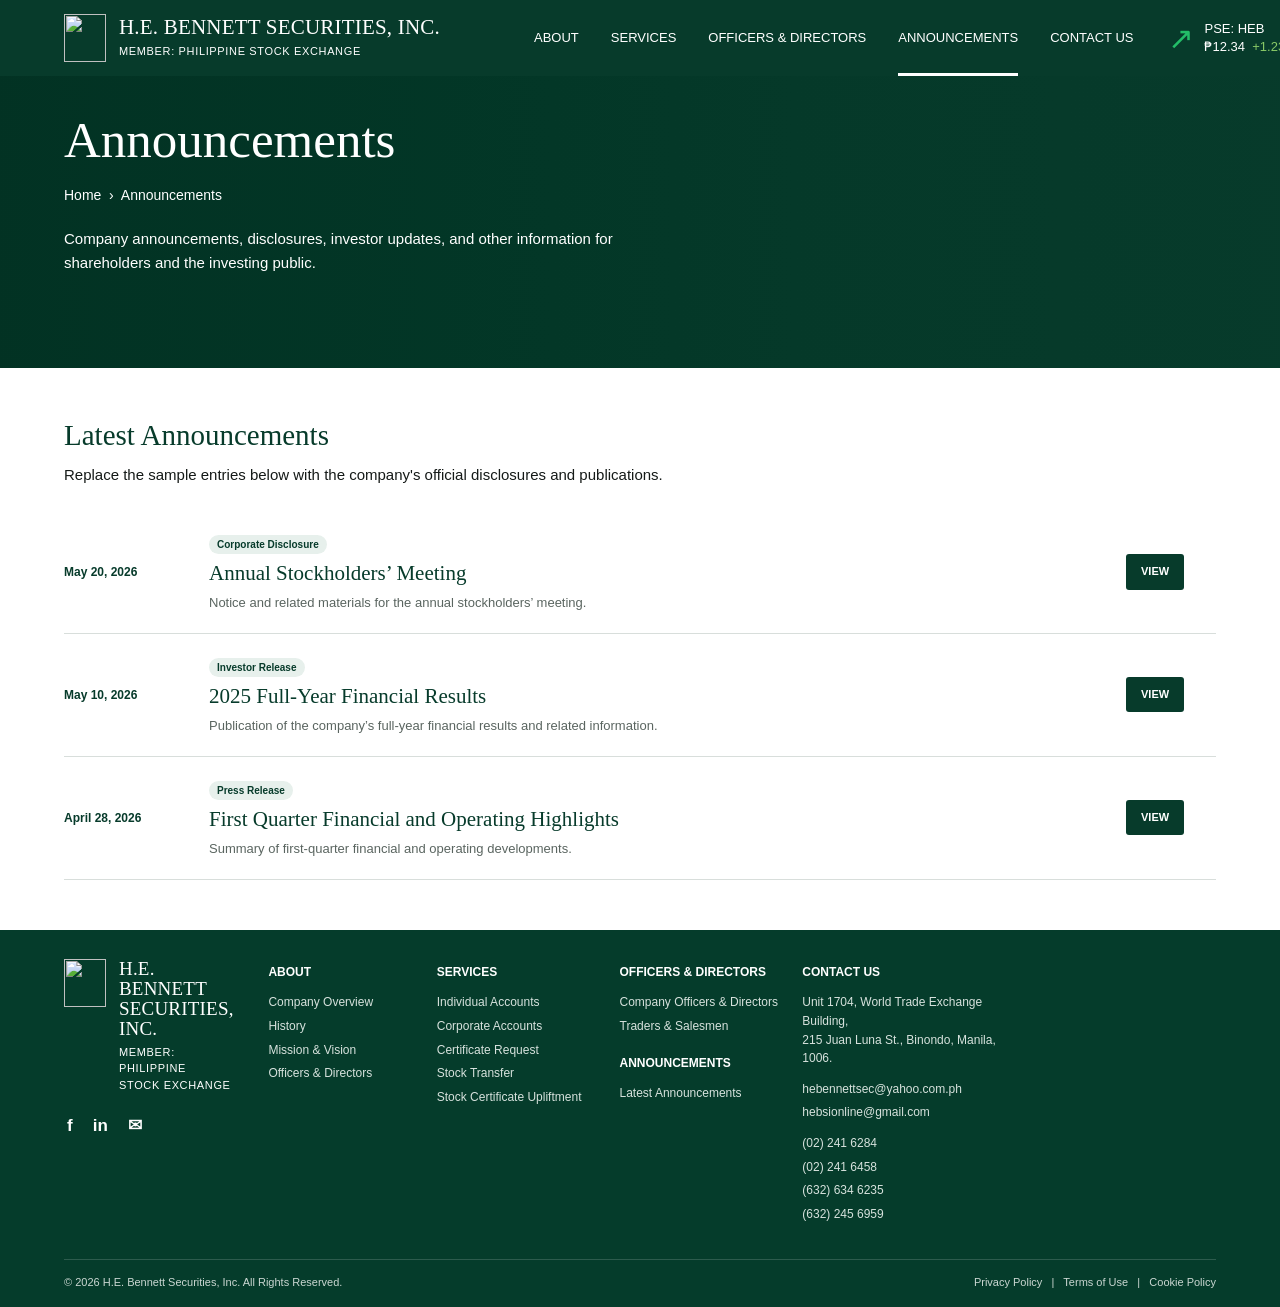
==== announcements.html @ 25a116c1 "Add files via upload" ====
<!DOCTYPE html>
<html lang="en">
<head>
<meta charset="UTF-8">
<meta name="viewport" content="width=device-width, initial-scale=1.0">
<title>Announcements | H.E. Bennett Securities, Inc.</title>
<link rel="stylesheet" href="style.css">
</head>
<body>

<header class="site-header">
  <div class="container navbar">
    <a class="brand" href="index.html">
      <div class="brand-mark"><img src="images/logo.svg" alt=""></div>
      <div><div class="brand-title">H.E. BENNETT SECURITIES, INC.</div><div class="brand-sub">MEMBER: PHILIPPINE STOCK EXCHANGE</div></div>
    </a>
    <button class="menu-button" aria-label="Open menu">MENU</button>
    <nav class="nav"><a class="" href="index.html">ABOUT</a><a class="" href="services.html">SERVICES</a><a class="" href="officers.html">OFFICERS & DIRECTORS</a><a class="active" href="announcements.html">ANNOUNCEMENTS</a><a class="" href="contact.html">CONTACT US</a></nav>
    <div class="market"><span class="market-arrow">↗</span><span>PSE: HEB<br>₱12.34&nbsp; <span class="market-change">+1.23%</span></span></div>
  </div>
</header>

<section class="hero"><div class="container hero-content"><h1>Announcements</h1><div class="breadcrumb">Home &nbsp;›&nbsp; Announcements</div><p>Company announcements, disclosures, investor updates, and other information for shareholders and the investing public.</p></div></section>
<main><section class="section"><div class="container"><h2 class="section-title">Latest Announcements</h2><p class="section-intro">Replace the sample entries below with the company's official disclosures and publications.</p><article class="announcement"><div class="announcement-date">May 20, 2026</div><div><span class="badge">Corporate Disclosure</span><h3>Annual Stockholders’ Meeting</h3><p>Notice and related materials for the annual stockholders’ meeting.</p></div><div><a class="button" href="#">VIEW</a></div></article><article class="announcement"><div class="announcement-date">May 10, 2026</div><div><span class="badge">Investor Release</span><h3>2025 Full-Year Financial Results</h3><p>Publication of the company’s full-year financial results and related information.</p></div><div><a class="button" href="#">VIEW</a></div></article><article class="announcement"><div class="announcement-date">April 28, 2026</div><div><span class="badge">Press Release</span><h3>First Quarter Financial and Operating Highlights</h3><p>Summary of first-quarter financial and operating developments.</p></div><div><a class="button" href="#">VIEW</a></div></article></div></section></main>

<footer class="site-footer">
  <div class="container">
    <div class="footer-grid">
      <div class="footer-brand">
        <div class="brand">
          <div class="brand-mark"><img src="images/logo.svg" alt=""></div>
          <div><div class="brand-title">H.E. BENNETT<br>SECURITIES, INC.</div><div class="brand-sub">MEMBER: PHILIPPINE<br>STOCK EXCHANGE</div></div>
        </div>
        <div class="social"><a href="#">f</a><a href="#">in</a><a href="mailto:hebennettsec@yahoo.com.ph">✉</a></div>
      </div>
      <div class="footer">
        <div class="footer-title">ABOUT</div>
        <a href="index.html">Company Overview</a><a href="index.html#history">History</a><a href="index.html#mission">Mission & Vision</a><a href="officers.html">Officers & Directors</a>
      </div>
      <div class="footer">
        <div class="footer-title">SERVICES</div>
        <a href="services.html">Individual Accounts</a><a href="services.html">Corporate Accounts</a><a href="services.html">Certificate Request</a><a href="services.html">Stock Transfer</a><a href="services.html">Stock Certificate Upliftment</a>
      </div>
      <div class="footer">
        <div class="footer-title">OFFICERS & DIRECTORS</div>
        <a href="officers.html">Company Officers & Directors</a><a href="officers.html#traders">Traders & Salesmen</a>
        <div class="footer-title" style="margin-top:18px">ANNOUNCEMENTS</div><a href="announcements.html">Latest Announcements</a>
      </div>
      <div class="footer">
        <div class="footer-title">CONTACT US</div>
        <p>Unit 1704, World Trade Exchange Building,<br>215 Juan Luna St., Binondo, Manila, 1006.</p>
        <p><a href="mailto:hebennettsec@yahoo.com.ph">hebennettsec@yahoo.com.ph</a><a href="mailto:hebsionline@gmail.com">hebsionline@gmail.com</a></p>
        <p><a href="tel:+6322416284">(02) 241 6284</a><a href="tel:+6322416458">(02) 241 6458</a><a href="tel:+6326346235">(632) 634 6235</a><a href="tel:+6322456959">(632) 245 6959</a></p>
      </div>
    </div>
    <div class="footer-bottom"><span>© 2026 H.E. Bennett Securities, Inc. All Rights Reserved.</span><span>Privacy Policy &nbsp; | &nbsp; Terms of Use &nbsp; | &nbsp; Cookie Policy</span></div>
  </div>
</footer>
<script src="script.js"></script>
</body>
</html>
---- style.css ----
:root{
  --green:#073b2b;
  --green-2:#0b4a36;
  --green-3:#155a43;
  --accent:#5dbd8c;
  --text:#151a18;
  --muted:#66716c;
  --line:#d8dedb;
  --soft:#f2f5f3;
  --white:#fff;
  --serif:Georgia,"Times New Roman",serif;
  --sans:Arial,Helvetica,sans-serif;
}
*{box-sizing:border-box}
html{scroll-behavior:smooth}
body{margin:0;background:#fff;color:var(--text);font-family:var(--sans);font-size:15px;line-height:1.55}
a{color:inherit}
.container{width:min(1360px,90%);margin:0 auto}

/* HEADER */
.site-header{height:76px;background:var(--green);color:#fff}
.navbar{height:76px;display:flex;align-items:center}
.brand{display:flex;align-items:center;gap:13px;text-decoration:none;min-width:470px}
.brand-mark{width:42px;height:48px;display:flex;align-items:center;justify-content:center;font-family:var(--serif);font-size:43px;font-weight:bold;line-height:1;color:#fff}
.brand-title{font-family:var(--serif);font-size:21px;line-height:1.05;letter-spacing:.2px}
.brand-sub{font-size:11px;letter-spacing:.65px;margin-top:5px}
.nav{display:flex;align-items:center;gap:32px;margin-left:auto;height:100%}
.nav a{text-decoration:none;font-size:13px;font-weight:500;height:100%;display:flex;align-items:center;border-bottom:3px solid transparent;padding-top:3px;white-space:nowrap}
.nav a:hover,.nav a.active{border-bottom-color:#fff}
.market{display:flex;align-items:center;gap:10px;margin-left:35px;font-size:13px;line-height:1.35;white-space:nowrap}
.market-arrow{font-size:31px;color:#23bd68;line-height:1}
.market-change{color:#88c967}
.menu-button{display:none;background:none;border:1px solid rgba(255,255,255,.45);color:#fff;padding:8px 12px}

/* PAGE HERO */
.hero{position:relative;height:292px;color:#fff;overflow:hidden;background:var(--green)}
.hero:before{content:"";position:absolute;inset:0;background:linear-gradient(90deg,rgba(2,50,35,.98) 0%,rgba(2,54,38,.93) 37%,rgba(2,54,38,.38) 63%,rgba(2,54,38,.05) 100%),url("images/hero-building.svg") center/cover no-repeat}
.hero-content{position:relative;padding-top:37px}
.hero h1{font-family:var(--serif);font-size:51px;line-height:1.08;font-weight:normal;margin:0 0 17px}
.breadcrumb{font-size:14px}
.hero p{max-width:560px;margin:20px 0 0;font-size:15px;line-height:1.6}

/* CONTENT */
main{background:#fff}
.section{padding:50px 0}
.about-main{padding-top:51px;padding-bottom:23px}
.about-lead{font-family:var(--serif);font-size:25px;line-height:1.48;color:var(--green);font-weight:bold;max-width:1110px;margin:0 0 27px;padding-bottom:28px;border-bottom:1px solid var(--line)}
.about-copy{max-width:1060px;font-size:15px;line-height:1.62;margin:0 0 36px}
.section-title{font-family:var(--serif);font-size:29px;line-height:1.2;color:var(--green);font-weight:normal;margin:0 0 10px}
.section-intro{max-width:790px;margin:0 0 25px}
.history-row{display:grid;grid-template-columns:65px 1fr;gap:20px;max-width:1090px;align-items:start;margin:8px 0 31px}
.round-icon{width:58px;height:58px;border-radius:50%;background:var(--green);color:#fff;display:flex;align-items:center;justify-content:center;font-size:28px}
.history-row p{margin:0 0 18px}
.mission-vision{border-top:1px solid var(--line);padding-top:29px;margin-top:12px;display:grid;grid-template-columns:1fr 1fr;gap:28px}
.info-card{background:#f4f7f5;border:1px solid #d5ded9;border-radius:7px;padding:22px 25px;display:grid;grid-template-columns:68px 1fr;gap:20px;min-height:220px}
.info-card .round-icon{width:62px;height:62px;font-size:27px}
.info-card h3{font-family:var(--serif);font-size:27px;color:var(--green);font-weight:normal;margin:0 0 8px}
.info-card p{margin:0;line-height:1.55}

/* SERVICES */
.service-intro{font-family:var(--serif);font-size:24px;color:var(--green);max-width:980px;margin:0 0 35px}
.service-grid{display:grid;grid-template-columns:repeat(5,1fr);gap:18px}
.service-card{background:#fff;border:1px solid var(--line);border-radius:6px;padding:27px 20px;min-height:255px;text-align:center}
.service-icon{width:62px;height:62px;border-radius:50%;margin:0 auto 17px;background:var(--green);color:#fff;display:flex;align-items:center;justify-content:center;font-family:var(--serif);font-size:25px}
.service-card h3{font-family:var(--serif);font-size:21px;line-height:1.2;color:var(--green);font-weight:normal;margin:0 0 10px}
.service-card p{font-size:13px;line-height:1.55;margin:0;color:#404945}

/* OFFICERS */
.tabs{display:flex;gap:0;border-bottom:1px solid var(--line);margin-bottom:14px}
.tab{padding:0 22px 13px;text-decoration:none;font-size:13px;color:#777;font-weight:bold;border-bottom:3px solid transparent;margin-bottom:-1px}
.tab:first-child{padding-left:9px}
.tab.active{color:var(--green);border-bottom-color:var(--green)}
.profile-grid{display:grid;grid-template-columns:repeat(4,1fr);gap:20px}
.profile{border:1px solid var(--line);border-radius:6px;overflow:hidden;background:#fff;text-align:center}
.profile img,.portrait-placeholder{display:block;width:150px;height:150px;object-fit:contain;background:#edf2ef;margin:0 auto}
.profile-body{padding:12px 15px 15px}
.profile h3{font-family:var(--serif);font-size:17px;line-height:1.2;color:var(--green);margin:0 0 7px}
.role{font-size:11px;line-height:1.35;font-weight:bold;min-height:29px}
.profile-rule{height:2px;width:34px;background:var(--accent);margin:11px auto 11px}
.profile p{text-align:left;font-size:12.5px;line-height:1.55;margin:0}
.section-divider{margin-top:52px;padding-top:27px;border-top:1px solid var(--line)}

/* ANNOUNCEMENTS */
.announcement-list{max-width:1050px}
.announcement{display:grid;grid-template-columns:125px 1fr 90px;gap:20px;align-items:center;padding:20px 0;border-bottom:1px solid var(--line)}
.announcement-date{font-size:12px;color:var(--green);font-weight:bold}
.announcement h3{font-family:var(--serif);font-size:21px;color:var(--green);font-weight:normal;margin:3px 0 3px}
.announcement p{margin:0;font-size:13px;color:#5a6560}
.badge{font-size:10px;font-weight:bold;color:var(--green);background:#e7f0ec;padding:4px 8px;border-radius:12px}
.button{display:inline-block;text-decoration:none;background:var(--green);color:#fff;border-radius:3px;padding:9px 15px;font-size:11px;font-weight:bold;text-align:center}

/* CONTACT */
.contact-grid{display:grid;grid-template-columns:1fr .72fr;gap:55px}
.contact-item{display:grid;grid-template-columns:50px 1fr;gap:17px;padding:16px 0;border-bottom:1px solid var(--line)}
.contact-icon{width:44px;height:44px;border-radius:50%;background:var(--green);color:#fff;display:flex;align-items:center;justify-content:center;font-size:20px}
.contact-item h3{font-family:var(--serif);font-size:21px;color:var(--green);font-weight:normal;margin:0 0 4px}
.contact-item p{margin:0;line-height:1.6}
.map-box{background:#f3f6f4;border:1px solid var(--line);border-radius:7px;padding:24px}
.map-art{height:285px;border:1px solid #d3dcd7;background:repeating-linear-gradient(0deg,#eef3f1 0 26px,#dce6e1 27px 29px),repeating-linear-gradient(90deg,transparent 0 44px,rgba(100,125,115,.18) 45px 47px);display:flex;align-items:center;justify-content:center;color:var(--green);font-size:55px}

/* FOOTER */
.site-footer{background:#053c2b;color:#fff;padding:29px 0 16px}
.footer-grid{display:grid;grid-template-columns:1.25fr 1fr 1.1fr 1.1fr 1.45fr 1.25fr;gap:24px}
.footer-brand .brand{min-width:0;align-items:flex-start}
.footer-brand .brand-title{font-size:19px}
.footer-brand .brand-sub{line-height:1.5}
.footer-title{font-size:12px;font-weight:bold;margin:4px 0 12px}
.footer a{display:block;text-decoration:none;color:#d7e2dd;font-size:12px;margin:5px 0}
.footer a:hover{color:#fff}
.footer p{font-size:12px;line-height:1.55;color:#d7e2dd;margin:5px 0 12px}
.social{display:flex;gap:20px;margin:20px 0 0 3px}
.social a{font-size:17px;font-weight:bold;text-decoration:none}
.footer-bottom{border-top:1px solid rgba(255,255,255,.16);margin-top:24px;padding-top:14px;display:flex;justify-content:space-between;color:#cbd7d2;font-size:11px}

@media(max-width:1200px){
 .brand{min-width:390px}.nav{gap:20px}.market{margin-left:18px}.service-grid{grid-template-columns:repeat(3,1fr)}.footer-grid{grid-template-columns:repeat(3,1fr)}
}
@media(max-width:900px){
 .site-header,.navbar{height:auto}.navbar{min-height:76px;flex-wrap:wrap;padding:10px 0}.brand{flex:1;min-width:0}.menu-button{display:block}.market{margin-left:15px}.nav{display:none;width:100%;height:auto;flex-direction:column;align-items:stretch;gap:0;order:5}.nav.open{display:flex}.nav a{height:auto;padding:10px 0;border-bottom:1px solid rgba(255,255,255,.15)}
 .hero{height:auto;min-height:285px}.hero-content{padding:38px 0 48px}.profile-grid{grid-template-columns:repeat(2,1fr)}.service-grid{grid-template-columns:repeat(2,1fr)}.contact-grid{grid-template-columns:1fr}.mission-vision{grid-template-columns:1fr}.footer-grid{grid-template-columns:repeat(2,1fr)}
}
@media(max-width:600px){
 .container{width:90%}.brand-title{font-size:17px}.brand-sub{font-size:9px}.market{display:none}.brand-mark{font-size:37px;width:35px}.hero h1{font-size:42px}.hero p{font-size:14px}.about-lead{font-size:21px}.history-row{grid-template-columns:1fr}.profile-grid,.service-grid,.footer-grid{grid-template-columns:1fr}.announcement{grid-template-columns:1fr;gap:8px}.footer-bottom{display:block}.footer-bottom span{display:block;margin-bottom:7px}
}
.brand-mark img{width:42px;height:48px;display:block}
.footer-brand .brand-mark img{width:42px;height:48px}
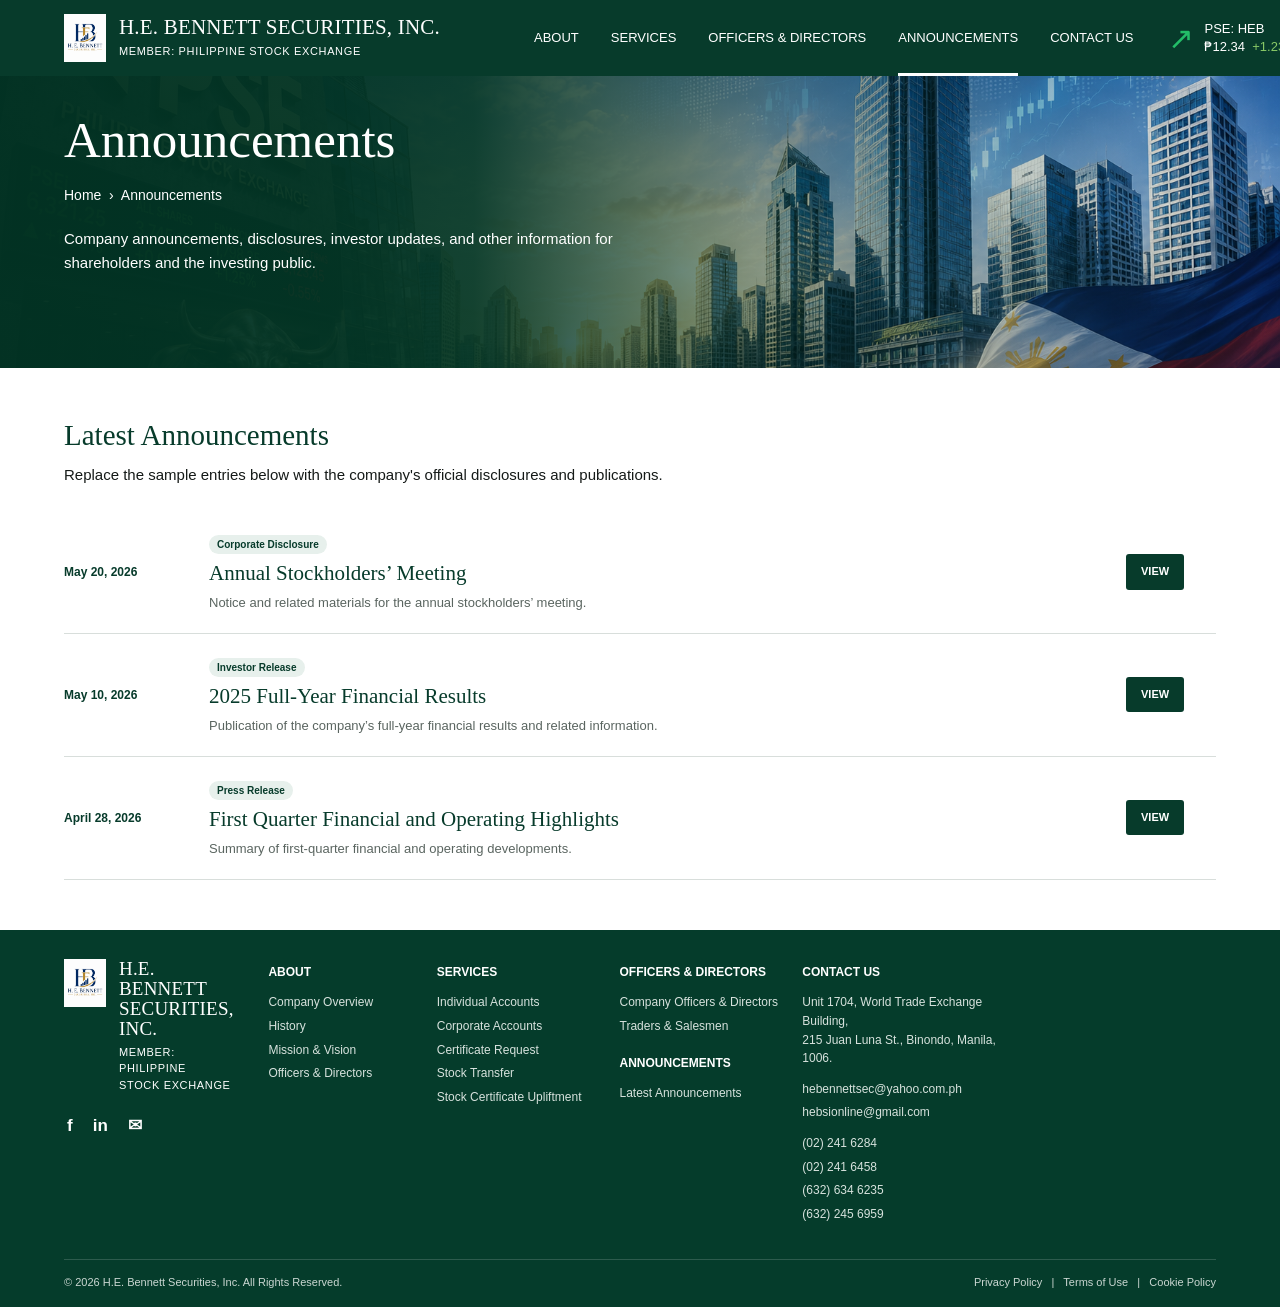
==== commit fea49abb: "Update announcements.html" ====
--- a/announcements.html
+++ b/announcements.html
@@ -11,7 +11,7 @@
 <header class="site-header">
   <div class="container navbar">
     <a class="brand" href="index.html">
-      <div class="brand-mark"><img src="images/logo.svg" alt=""></div>
+      <div class="brand-mark"><img src="images/company_logo.png" alt=""></div>
       <div><div class="brand-title">H.E. BENNETT SECURITIES, INC.</div><div class="brand-sub">MEMBER: PHILIPPINE STOCK EXCHANGE</div></div>
     </a>
     <button class="menu-button" aria-label="Open menu">MENU</button>
@@ -28,7 +28,7 @@
     <div class="footer-grid">
       <div class="footer-brand">
         <div class="brand">
-          <div class="brand-mark"><img src="images/logo.svg" alt=""></div>
+          <div class="brand-mark"><img src="images/company_logo.png" alt=""></div>
           <div><div class="brand-title">H.E. BENNETT<br>SECURITIES, INC.</div><div class="brand-sub">MEMBER: PHILIPPINE<br>STOCK EXCHANGE</div></div>
         </div>
         <div class="social"><a href="#">f</a><a href="#">in</a><a href="mailto:hebennettsec@yahoo.com.ph">✉</a></div>
@@ -58,4 +58,4 @@
 </footer>
 <script src="script.js"></script>
 </body>
-</html>+</html>
--- a/style.css
+++ b/style.css
@@ -34,7 +34,7 @@
 
 /* PAGE HERO */
 .hero{position:relative;height:292px;color:#fff;overflow:hidden;background:var(--green)}
-.hero:before{content:"";position:absolute;inset:0;background:linear-gradient(90deg,rgba(2,50,35,.98) 0%,rgba(2,54,38,.93) 37%,rgba(2,54,38,.38) 63%,rgba(2,54,38,.05) 100%),url("images/hero-building.svg") center/cover no-repeat}
+.hero:before{content:"";position:absolute;inset:0;background:linear-gradient(90deg,rgba(2,50,35,.98) 0%,rgba(2,54,38,.93) 37%,rgba(2,54,38,.38) 63%,rgba(2,54,38,.05) 100%),url("images/banner_image.png") center/cover no-repeat}
 .hero-content{position:relative;padding-top:37px}
 .hero h1{font-family:var(--serif);font-size:51px;line-height:1.08;font-weight:normal;margin:0 0 17px}
 .breadcrumb{font-size:14px}
